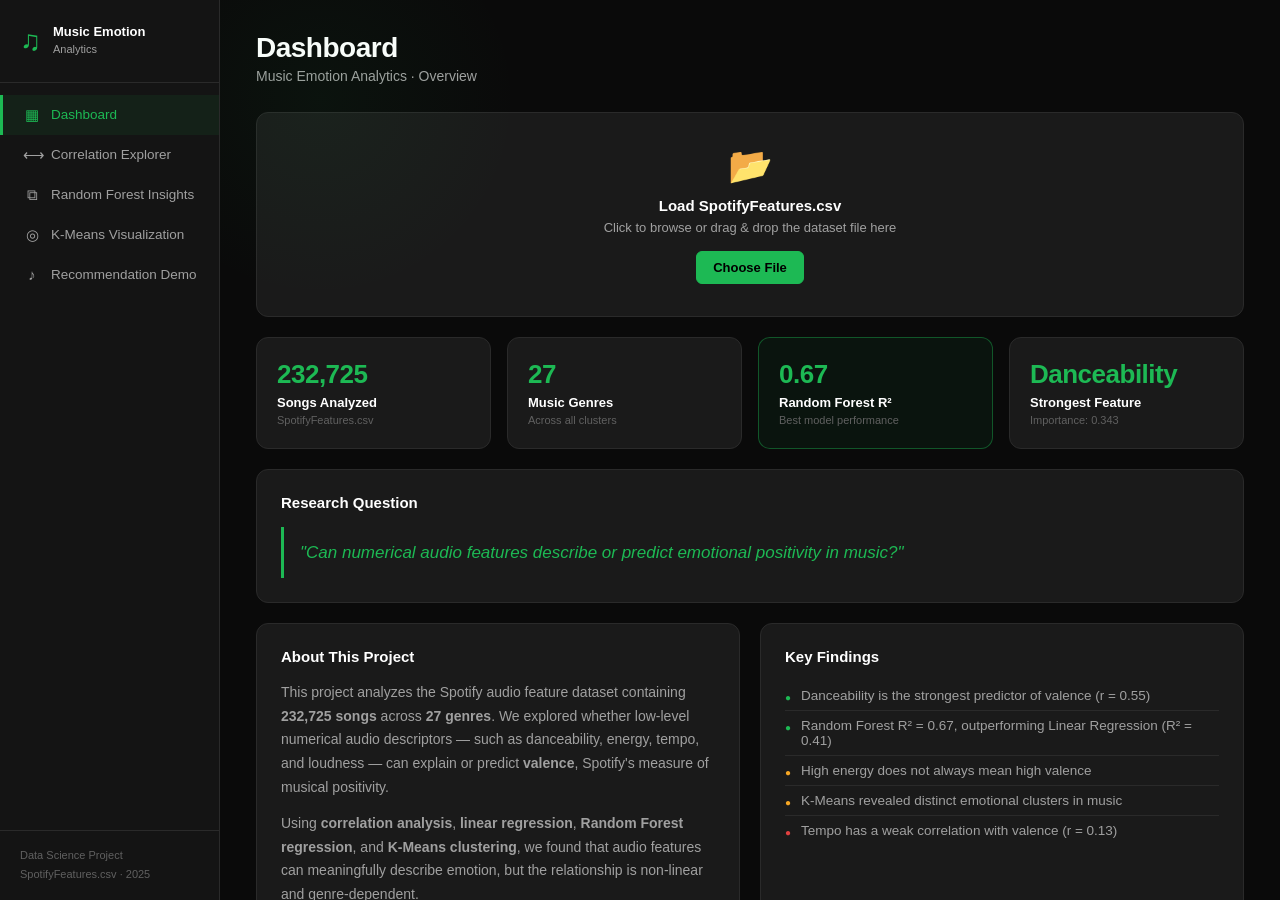
==== music-emotions-dashboard/index.html @ 42306b33 "Initialize" ====
<!DOCTYPE html>
<html lang="en">
<head>
  <meta charset="UTF-8" />
  <meta name="viewport" content="width=device-width, initial-scale=1.0" />
  <title>Music Emotion Analytics Dashboard</title>
  <link rel="stylesheet" href="style.css" />
</head>
<body>

  <!-- ══ SIDEBAR ══ -->
  <aside class="sidebar">
    <div class="sidebar-logo">
      <span class="logo-icon">♫</span>
      <span class="logo-text">Music Emotion<br><small>Analytics</small></span>
    </div>
    <nav class="sidebar-nav">
      <a href="#" class="nav-item active" data-page="dashboard">
        <span class="nav-icon">▦</span> Dashboard
      </a>
      <a href="#" class="nav-item" data-page="correlation">
        <span class="nav-icon">⟷</span> Correlation Explorer
      </a>
      <a href="#" class="nav-item" data-page="forest">
        <span class="nav-icon">⧉</span> Random Forest Insights
      </a>
      <a href="#" class="nav-item" data-page="kmeans">
        <span class="nav-icon">◎</span> K-Means Visualization
      </a>
      <a href="#" class="nav-item" data-page="recommendation">
        <span class="nav-icon">♪</span> Recommendation Demo
      </a>
    </nav>
    <div class="sidebar-footer">
      <p>Data Science Project</p>
      <p class="footer-sub">SpotifyFeatures.csv · 2025</p>
      <div class="dataset-badge" id="sidebar-dataset-badge" style="display:none">
        <span class="badge-dot"></span><span id="sidebar-badge-text">Dataset loaded</span>
      </div>
    </div>
  </aside>

  <!-- ══ MAIN CONTENT ══ -->
  <main class="main-content">

    <!-- ════════════════════════════════════
         PAGE: Dashboard
    ════════════════════════════════════ -->
    <section class="page active" id="page-dashboard">
      <div class="page-header">
        <h1>Dashboard</h1>
        <p class="page-subtitle">Music Emotion Analytics · Overview</p>
      </div>

      <!-- CSV Upload Card -->
      <div class="card upload-card" id="upload-card">
        <div class="upload-zone" id="upload-zone">
          <div class="upload-icon">📂</div>
          <div class="upload-title">Load SpotifyFeatures.csv</div>
          <div class="upload-sub">Click to browse or drag &amp; drop the dataset file here</div>
          <input type="file" id="csv-input" accept=".csv" style="display:none" />
          <button class="btn btn-primary" id="upload-btn">Choose File</button>
        </div>
        <div class="load-status" id="load-status" style="display:none">
          <div class="load-spinner"></div>
          <div class="load-msg" id="load-msg">Reading file…</div>
        </div>
        <div class="load-done" id="load-done" style="display:none">
          <span class="load-done-icon">✓</span>
          <span id="load-done-text">Dataset ready</span>
          <button class="btn btn-sm" id="btn-reload-csv">Load Different File</button>
        </div>
      </div>

      <!-- Metric Cards (IDs allow JS updates after CSV load) -->
      <div class="metric-grid" id="metric-grid">
        <div class="metric-card">
          <div class="metric-value" id="m-songs">232,725</div>
          <div class="metric-label">Songs Analyzed</div>
          <div class="metric-sub" id="m-songs-sub">SpotifyFeatures.csv</div>
        </div>
        <div class="metric-card">
          <div class="metric-value" id="m-genres">27</div>
          <div class="metric-label">Music Genres</div>
          <div class="metric-sub" id="m-genres-sub">Across all clusters</div>
        </div>
        <div class="metric-card highlight">
          <div class="metric-value">0.67</div>
          <div class="metric-label">Random Forest R²</div>
          <div class="metric-sub">Best model performance</div>
        </div>
        <div class="metric-card">
          <div class="metric-value">Danceability</div>
          <div class="metric-label">Strongest Feature</div>
          <div class="metric-sub">Importance: 0.343</div>
        </div>
      </div>

      <!-- Dynamic dataset stats — revealed after CSV load -->
      <div class="metric-grid three-col" id="dynamic-stats" style="display:none">
        <div class="metric-card">
          <div class="metric-value" id="m-avg-valence">—</div>
          <div class="metric-label">Avg Valence</div>
          <div class="metric-sub">From loaded dataset</div>
        </div>
        <div class="metric-card">
          <div class="metric-value" id="m-avg-energy">—</div>
          <div class="metric-label">Avg Energy</div>
          <div class="metric-sub">From loaded dataset</div>
        </div>
        <div class="metric-card">
          <div class="metric-value" id="m-avg-dance">—</div>
          <div class="metric-label">Avg Danceability</div>
          <div class="metric-sub">From loaded dataset</div>
        </div>
      </div>

      <div class="card">
        <h2 class="card-title">Research Question</h2>
        <p class="research-question">
          "Can numerical audio features describe or predict emotional positivity in music?"
        </p>
      </div>

      <div class="two-col">
        <div class="card">
          <h2 class="card-title">About This Project</h2>
          <p class="body-text">
            This project analyzes the Spotify audio feature dataset containing
            <strong>232,725 songs</strong> across <strong>27 genres</strong>.
            We explored whether low-level numerical audio descriptors — such as
            danceability, energy, tempo, and loudness — can explain or predict
            <strong>valence</strong>, Spotify's measure of musical positivity.
          </p>
          <p class="body-text" style="margin-top:12px">
            Using <strong>correlation analysis</strong>, <strong>linear regression</strong>,
            <strong>Random Forest regression</strong>, and <strong>K-Means clustering</strong>,
            we found that audio features can meaningfully describe emotion, but the
            relationship is non-linear and genre-dependent.
          </p>
        </div>

        <div class="card">
          <h2 class="card-title">Key Findings</h2>
          <ul class="findings-list">
            <li><span class="bullet green">●</span> Danceability is the strongest predictor of valence (r = 0.55)</li>
            <li><span class="bullet green">●</span> Random Forest R² = 0.67, outperforming Linear Regression (R² = 0.41)</li>
            <li><span class="bullet yellow">●</span> High energy does not always mean high valence</li>
            <li><span class="bullet yellow">●</span> K-Means revealed distinct emotional clusters in music</li>
            <li><span class="bullet red">●</span> Tempo has a weak correlation with valence (r = 0.13)</li>
          </ul>
        </div>
      </div>

      <!-- Genre Emotion Map — static cards replaced dynamically after CSV load -->
      <div class="card">
        <div class="card-title-row">
          <h2 class="card-title" style="margin-bottom:0">Genre Emotion Profiles</h2>
          <span class="data-source-tag" id="genre-map-source">Static preview</span>
        </div>
        <p class="body-text" style="margin:8px 0 16px">
          Average audio feature values per genre. Upload the dataset to see all 27 genres computed live.
        </p>
        <div class="genre-grid" id="genre-grid">
          <!-- Populated by JS (static fallback on load, live data after CSV) -->
        </div>
      </div>
    </section>

    <!-- ════════════════════════════════════
         PAGE: Correlation Explorer
    ════════════════════════════════════ -->
    <section class="page" id="page-correlation">
      <div class="page-header">
        <h1>Correlation Explorer</h1>
        <p class="page-subtitle">Pearson correlations between audio features and Valence</p>
      </div>

      <div class="two-col">
        <div class="card" style="flex:1.4">
          <div class="card-title-row">
            <h2 class="card-title" style="margin-bottom:0">Feature–Valence Correlations</h2>
            <span class="data-source-tag" id="corr-source-tag">Static values</span>
          </div>
          <p class="body-text" style="margin:10px 0 20px">
            Valence measures perceived emotional positivity (0 = negative, 1 = positive).
            Upload the dataset to compute correlations live from the sample.
          </p>
          <div class="corr-chart" id="corr-chart"></div>
          <div class="corr-legend">
            <span class="legend-dot positive"></span> Positive correlation
            <span class="legend-dot negative" style="margin-left:16px"></span> Negative correlation
          </div>
        </div>

        <div class="card" style="flex:0.8">
          <h2 class="card-title">Interpretation</h2>
          <div class="insight-box green">
            <div class="insight-title">Danceability (r ≈ 0.55)</div>
            <p>Strongest positive predictor. More danceable tracks tend to feel happier.</p>
          </div>
          <div class="insight-box yellow">
            <div class="insight-title">Energy (r ≈ 0.44)</div>
            <p>Moderate positive link, but many high-energy songs (e.g., metal, EDM) have low valence.</p>
          </div>
          <div class="insight-box gray">
            <div class="insight-title">Tempo (r ≈ 0.13)</div>
            <p>Weak correlation. Speed alone doesn't determine emotional tone.</p>
          </div>
          <div class="insight-box red">
            <div class="insight-title">Acousticness (r ≈ −0.33)</div>
            <p>Acoustic tracks tend to have lower valence — often tied to introspective genres.</p>
          </div>
          <div class="callout">
            <strong>Key Takeaway:</strong> Danceability showed a stronger relationship with Valence
            than Energy, challenging the assumption that "louder = happier".
          </div>
        </div>
      </div>

      <div class="card">
        <h2 class="card-title">Why Correlations Matter</h2>
        <p class="body-text">
          Correlation analysis was our first step in understanding which features are worth modeling.
          While correlation doesn't imply causation, features with higher |r| values are more likely
          to contribute to a predictive model. This guided feature selection for both Linear Regression
          and Random Forest models.
        </p>
      </div>
    </section>

    <!-- ════════════════════════════════════
         PAGE: Random Forest Insights
    ════════════════════════════════════ -->
    <section class="page" id="page-forest">
      <div class="page-header">
        <h1>Random Forest Insights</h1>
        <p class="page-subtitle">Model comparison and feature importance analysis</p>
      </div>

      <div class="metric-grid" style="grid-template-columns: repeat(2, 1fr); margin-bottom: 24px;">
        <div class="metric-card">
          <div class="metric-value" style="color: var(--text-muted)">0.41</div>
          <div class="metric-label">Linear Regression R²</div>
          <div class="metric-sub">Baseline model</div>
          <div class="model-bar-track"><div class="model-bar-fill" style="width:41%;background:var(--yellow)"></div></div>
        </div>
        <div class="metric-card highlight">
          <div class="metric-value">0.67</div>
          <div class="metric-label">Random Forest R²</div>
          <div class="metric-sub">Best model — 63% improvement</div>
          <div class="model-bar-track"><div class="model-bar-fill" style="width:67%;background:var(--green)"></div></div>
        </div>
      </div>

      <div class="two-col">
        <div class="card" style="flex:1.4">
          <h2 class="card-title">Feature Importance (Random Forest)</h2>
          <p class="body-text" style="margin-bottom:20px">
            Feature importance indicates how much each audio feature contributed to the model's predictions.
            Higher values mean the feature had more influence on predicting valence.
          </p>
          <div class="corr-chart" id="fi-chart"></div>
        </div>

        <div class="card" style="flex:0.8">
          <h2 class="card-title">Why Random Forest Wins</h2>
          <p class="body-text">
            Linear Regression assumes a straight-line relationship between features and valence.
            But emotional patterns in music are non-linear — a very danceable track might be joyful,
            but at extreme tempos it could feel frantic rather than happy.
          </p>
          <p class="body-text" style="margin-top:12px">
            <strong>Random Forest</strong> builds many decision trees and averages their predictions,
            capturing these complex, non-linear interactions automatically.
          </p>
          <div class="callout" style="margin-top:20px">
            <strong>R² explained:</strong> An R² of 0.67 means the model explains
            <strong>67% of the variance</strong> in valence — a strong result for
            emotional prediction from raw audio features alone.
          </div>
          <div class="vs-box">
            <div class="vs-item">
              <div class="vs-label">Linear Regression</div>
              <div class="vs-detail">R² = 0.41</div>
              <div class="vs-note">Assumes linearity</div>
            </div>
            <div class="vs-arrow">→</div>
            <div class="vs-item highlight-vs">
              <div class="vs-label">Random Forest</div>
              <div class="vs-detail">R² = 0.67</div>
              <div class="vs-note">Captures non-linearity</div>
            </div>
          </div>
        </div>
      </div>
    </section>

    <!-- ════════════════════════════════════
         PAGE: K-Means Visualization
    ════════════════════════════════════ -->
    <section class="page" id="page-kmeans">
      <div class="page-header">
        <h1>K-Means Visualization</h1>
        <p class="page-subtitle">Interactive clustering demo using Danceability &amp; Energy</p>
      </div>

      <div class="two-col">
        <div class="card" style="flex:1.5">
          <h2 class="card-title">Interactive K-Means Demo</h2>
          <div class="kmeans-controls">
            <div class="control-row">
              <label>Number of Clusters (K): <strong id="k-value">3</strong></label>
              <input type="range" id="k-slider" min="2" max="6" value="3" />
            </div>
            <div class="btn-row">
              <button class="btn" id="btn-regen">↺ Regenerate Points</button>
              <button class="btn" id="btn-step">→ Run Step</button>
              <button class="btn btn-primary" id="btn-run">▶ Run Full K-Means</button>
            </div>
          </div>
          <canvas id="kmeans-canvas" width="540" height="380"></canvas>
          <div class="kmeans-status" id="kmeans-status">Click "Run Full K-Means" to start clustering.</div>
        </div>

        <div class="card" style="flex:0.8">
          <h2 class="card-title">How K-Means Works</h2>
          <div class="steps-list">
            <div class="step"><span class="step-num">1</span><div><strong>Choose K</strong><p>Select the number of clusters (groups) you want.</p></div></div>
            <div class="step"><span class="step-num">2</span><div><strong>Place Centroids</strong><p>K random points are placed as initial cluster centers (★).</p></div></div>
            <div class="step"><span class="step-num">3</span><div><strong>Assign Points</strong><p>Each data point is assigned to its nearest centroid by distance.</p></div></div>
            <div class="step"><span class="step-num">4</span><div><strong>Update Centroids</strong><p>Each centroid moves to the mean position of its assigned points.</p></div></div>
            <div class="step"><span class="step-num">5</span><div><strong>Repeat</strong><p>Steps 3–4 repeat until centroids stop moving (convergence).</p></div></div>
          </div>
          <div class="callout" style="margin-top:16px">
            In our project, K-Means grouped songs into clusters like
            <em>"high energy, low valence"</em> and
            <em>"high danceability, high valence"</em> — revealing meaningful emotional segments.
          </div>
        </div>
      </div>
    </section>

    <!-- ════════════════════════════════════
         PAGE: Recommendation Demo
    ════════════════════════════════════ -->
    <section class="page" id="page-recommendation">
      <div class="page-header">
        <h1>Recommendation Demo</h1>
        <p class="page-subtitle">Personalized mood-based song discovery using audio feature similarity</p>
      </div>

      <!-- Dataset notice banner -->
      <div class="reco-notice" id="reco-notice">
        <span class="notice-icon">ℹ</span>
        <span>No dataset loaded — showing curated mock results.
          <a href="#" id="reco-go-upload">Go to Dashboard to upload SpotifyFeatures.csv</a>
          for live recommendations from 232,725 songs.</span>
      </div>

      <!-- ── Wizard Card ── -->
      <div class="card reco-wizard">
        <h2 class="card-title">Build Your Recommendation Profile</h2>

        <!-- Step 1: Mood -->
        <div class="wizard-step">
          <div class="step-header">
            <span class="step-num">1</span>
            <span class="step-title">Current Mood</span>
          </div>
          <div class="mood-grid" id="mood-select">
            <button class="mood-btn active" data-mood="happy">😊 Happy</button>
            <button class="mood-btn" data-mood="relaxed">😌 Relaxed</button>
            <button class="mood-btn" data-mood="energetic">⚡ Energetic</button>
            <button class="mood-btn" data-mood="dark">🌑 Dark / Intense</button>
            <button class="mood-btn" data-mood="dance">🎉 Dance</button>
            <button class="mood-btn" data-mood="melancholic">💙 Melancholic</button>
            <button class="mood-btn" data-mood="focus">🎯 Focus</button>
          </div>
        </div>

        <!-- Step 2: Energy level -->
        <div class="wizard-step">
          <div class="step-header">
            <span class="step-num">2</span>
            <span class="step-title">Desired Energy Level</span>
          </div>
          <div class="level-grid" id="energy-select">
            <button class="level-btn" data-level="low">🔅 Low</button>
            <button class="level-btn active" data-level="medium">⚡ Medium</button>
            <button class="level-btn" data-level="high">🔥 High</button>
          </div>
        </div>

        <!-- Step 3: Danceability -->
        <div class="wizard-step">
          <div class="step-header">
            <span class="step-num">3</span>
            <span class="step-title">Desired Danceability</span>
          </div>
          <div class="level-grid" id="dance-select">
            <button class="level-btn" data-level="low">🪑 Low</button>
            <button class="level-btn active" data-level="medium">🕺 Medium</button>
            <button class="level-btn" data-level="high">💃 High</button>
          </div>
        </div>

        <!-- Step 4: Genre (populated from dataset) -->
        <div class="wizard-step">
          <div class="step-header">
            <span class="step-num">4</span>
            <span class="step-title">Genre Preference <span class="optional-tag">Optional</span></span>
          </div>
          <select id="genre-select" class="genre-dropdown">
            <option value="">Any genre</option>
          </select>
        </div>

        <!-- Step 5: Seed song search -->
        <div class="wizard-step">
          <div class="step-header">
            <span class="step-num">5</span>
            <span class="step-title">Seed Song <span class="optional-tag">Optional</span></span>
          </div>
          <p class="step-desc" id="seed-hint">
            Type a track name from the loaded dataset. Recommendations will blend toward that song's profile.
          </p>
          <div class="seed-search-wrap">
            <input type="text" id="seed-input" class="seed-input" placeholder="Search by track name…" autocomplete="off" />
            <div class="autocomplete-list" id="autocomplete-list" style="display:none"></div>
          </div>
          <div class="seed-chip" id="seed-chip" style="display:none">
            <span class="seed-chip-label" id="seed-chip-label"></span>
            <button class="seed-chip-remove" id="seed-chip-remove">✕</button>
          </div>
        </div>

        <!-- Target profile preview -->
        <div class="wizard-step target-preview-step">
          <div class="step-header" style="margin-bottom:10px">
            <span class="step-num" style="background:var(--border);color:var(--text-muted)">⦿</span>
            <span class="step-title">Target Profile</span>
          </div>
          <div class="feature-profile" id="target-profile-preview"></div>
        </div>

        <button class="btn btn-primary btn-find" id="btn-find">♪ Find Recommendations</button>
      </div>

      <!-- ── Results Area ── -->
      <div id="reco-results-area" style="display:none">
        <div class="results-header">
          <h2 class="results-title">Top 10 Recommendations</h2>
          <p class="page-subtitle" id="reco-result-subtitle"></p>
        </div>
        <div class="reco-grid" id="reco-grid"></div>
      </div>

      <!-- ── Spotify Explanation Panel ── -->
      <div class="card spotify-explainer">
        <h2 class="card-title">How This Compares to Real Spotify</h2>
        <div class="two-col" style="margin-bottom:0">
          <div>
            <div class="explainer-badge prototype">This Prototype</div>
            <ul class="explainer-list">
              <li>Uses audio features only (valence, energy, danceability, tempo, acousticness, speechiness)</li>
              <li>Weighted Euclidean distance similarity scoring</li>
              <li>Mood → target audio profile mapping</li>
              <li>Optional genre filter and seed song blending</li>
              <li>No personalization — same query = same results</li>
            </ul>
          </div>
          <div>
            <div class="explainer-badge spotify">Real Spotify</div>
            <ul class="explainer-list">
              <li>Collaborative filtering using millions of user playlists</li>
              <li>Listening history: plays, skips, repeat counts, saves</li>
              <li>Natural language processing on song lyrics and reviews</li>
              <li>Session context and time-of-day awareness</li>
              <li>Deep learning embeddings of audio waveforms</li>
            </ul>
          </div>
        </div>
        <div class="callout" style="margin-top:16px">
          This is an <strong>educational prototype</strong> demonstrating that even simple
          audio feature distance scoring can surface musically coherent recommendations —
          the same core insight that motivates content-based filtering in production systems.
        </div>
      </div>

      <!-- Disclaimer -->
      <div class="card">
        <div class="disclaimer">
          <span class="disclaimer-icon">ℹ</span>
          <p>
            <strong>Prototype Note:</strong> Recommendations are computed using a weighted distance
            formula over audio features from SpotifyFeatures.csv. Results are for educational
            demonstration only and do not represent a live Spotify recommendation system.
          </p>
        </div>
      </div>
    </section>

  </main>

  <script src="script.js"></script>
</body>
</html>
---- music-emotions-dashboard/style.css ----
/* ══════════════════════════════════════════
   VARIABLES
══════════════════════════════════════════ */
:root {
  --green: #1db954;
  --green-dark: #17a349;
  --bg: #0a0a0a;
  --surface: #141414;
  --card: #1a1a1a;
  --card-hover: #222;
  --border: #2a2a2a;
  --text: #ffffff;
  --text-muted: #a0a0a0;
  --text-dim: #606060;
  --yellow: #f5a623;
  --red: #e04040;
  --blue: #4a90d9;
  --purple: #9b59b6;
  --sidebar-w: 220px;
}

/* ══════════════════════════════════════════
   RESET
══════════════════════════════════════════ */
*, *::before, *::after { box-sizing: border-box; margin: 0; padding: 0; }
html, body { height: 100%; }
body {
  font-family: -apple-system, BlinkMacSystemFont, 'Segoe UI', Roboto, sans-serif;
  background: var(--bg);
  color: var(--text);
  display: flex;
  overflow: hidden;
}

/* ══════════════════════════════════════════
   SIDEBAR
══════════════════════════════════════════ */
.sidebar {
  width: var(--sidebar-w);
  min-width: var(--sidebar-w);
  height: 100vh;
  background: var(--surface);
  border-right: 1px solid var(--border);
  display: flex;
  flex-direction: column;
  overflow: hidden;
}
.sidebar-logo {
  display: flex;
  align-items: center;
  gap: 12px;
  padding: 24px 20px;
  border-bottom: 1px solid var(--border);
}
.logo-icon { font-size: 28px; color: var(--green); line-height: 1; }
.logo-text { font-size: 13px; font-weight: 700; line-height: 1.3; }
.logo-text small { font-weight: 400; color: var(--text-muted); font-size: 11px; }

.sidebar-nav { flex: 1; padding: 12px 0; overflow-y: auto; }
.nav-item {
  display: flex;
  align-items: center;
  gap: 10px;
  padding: 11px 20px;
  color: var(--text-muted);
  text-decoration: none;
  font-size: 13.5px;
  font-weight: 500;
  transition: color 0.15s, background 0.15s;
  border-left: 3px solid transparent;
  transition: all 0.3s cubic-bezier(0.4, 0, 0.2, 1);
}
.nav-item:hover { color: var(--text); background: rgba(255,255,255,0.04); }
.nav-item.active { color: var(--green); background: rgba(29,185,84,0.08); border-left-color: var(--green); }
.nav-icon { font-size: 15px; width: 18px; text-align: center; }

.sidebar-footer {
  padding: 16px 20px;
  border-top: 1px solid var(--border);
  font-size: 11px;
  color: var(--text-dim);
  line-height: 1.6;
}
.footer-sub { color: var(--text-dim); margin-top: 2px; }

/* Dataset loaded badge in sidebar */
.dataset-badge {
  display: flex;
  align-items: center;
  gap: 6px;
  margin-top: 8px;
  font-size: 11px;
  color: var(--green);
  font-weight: 600;
}
.badge-dot {
  width: 7px;
  height: 7px;
  border-radius: 50%;
  background: var(--green);
  flex-shrink: 0;
  box-shadow: 0 0 6px var(--green);
}

/* ══════════════════════════════════════════
   MAIN CONTENT
══════════════════════════════════════════ */
.main-content {
  flex: 1;
  height: 100vh;
  overflow-y: auto;
  padding: 32px 36px;
  position: relative;
}
.main-content::before {
  content: '';
  position: absolute;
  top: -100px;
  left: -100px;
  width: 400px;
  height: 400px;
  background: radial-gradient(circle, rgba(29, 185, 84, 0.05) 0%, transparent 70%);
  z-index: 0;
  pointer-events: none; 
}

/* ══════════════════════════════════════════
   PAGES
══════════════════════════════════════════ */
.page { display: none; }
.page.active { display: block; }
.page-header { margin-bottom: 28px; }
.page-header h1 { font-size: 28px; font-weight: 700; letter-spacing: -0.5px; }
.page-subtitle { color: var(--text-muted); font-size: 14px; margin-top: 4px; }

/* ══════════════════════════════════════════
   CARDS
══════════════════════════════════════════ */
.card {
  background: var(--card);
  border: 1px solid var(--border);
  border-radius: 12px;
  padding: 24px;
  margin-bottom: 20px;
}
.card-title { font-size: 15px; font-weight: 600; color: var(--text); margin-bottom: 16px; }
.card-title-row {
  display: flex;
  align-items: center;
  justify-content: space-between;
  margin-bottom: 4px;
}
.body-text { font-size: 14px; color: var(--text-muted); line-height: 1.7; }

/* Data source tag (live vs static) */
.data-source-tag {
  font-size: 11px;
  padding: 2px 8px;
  border-radius: 10px;
  background: rgba(255,255,255,0.05);
  border: 1px solid var(--border);
  color: var(--text-dim);
  white-space: nowrap;
}
.data-source-tag.live {
  background: rgba(29,185,84,0.1);
  border-color: rgba(29,185,84,0.3);
  color: var(--green);
}

/* ══════════════════════════════════════════
   METRIC GRID
══════════════════════════════════════════ */
.metric-grid {
  display: grid;
  grid-template-columns: repeat(4, 1fr);
  gap: 16px;
  margin-bottom: 20px;
}
.metric-grid.three-col { grid-template-columns: repeat(3, 1fr); }

.metric-card {
  background: var(--card);
  border: 1px solid var(--border);
  border-radius: 12px;
  padding: 22px 20px;
  transition: border-color 0.2s;
}
.metric-card:hover { border-color: #3a3a3a; }
.metric-card.highlight {
  border-color: rgba(29,185,84,0.4);
  background: rgba(29,185,84,0.06);
}
.metric-value { font-size: 26px; font-weight: 800; color: var(--green); letter-spacing: -0.5px; line-height: 1.1; }
.metric-label { font-size: 13px; font-weight: 600; color: var(--text); margin-top: 6px; }
.metric-sub { font-size: 11px; color: var(--text-dim); margin-top: 4px; }
.model-bar-track { height: 4px; background: var(--border); border-radius: 2px; margin-top: 12px; overflow: hidden; }
.model-bar-fill { height: 100%; border-radius: 2px; transition: width 0.6s ease; }

/* ══════════════════════════════════════════
   LAYOUT HELPERS
══════════════════════════════════════════ */
.two-col { display: flex; gap: 20px; margin-bottom: 20px; }
.two-col .card { margin-bottom: 0; flex: 1; }

/* ══════════════════════════════════════════
   RESEARCH QUESTION / FINDINGS
══════════════════════════════════════════ */
.research-question {
  font-size: 17px;
  font-style: italic;
  color: var(--green);
  line-height: 1.6;
  border-left: 3px solid var(--green);
  padding: 12px 16px;
}
.findings-list { list-style: none; }
.findings-list li {
  display: flex;
  align-items: flex-start;
  gap: 10px;
  font-size: 13.5px;
  color: var(--text-muted);
  padding: 7px 0;
  border-bottom: 1px solid var(--border);
}
.findings-list li:last-child { border-bottom: none; }
.bullet { font-size: 10px; margin-top: 4px; flex-shrink: 0; }
.bullet.green { color: var(--green); }
.bullet.yellow { color: var(--yellow); }
.bullet.red { color: var(--red); }

/* ══════════════════════════════════════════
   CSV UPLOAD CARD
══════════════════════════════════════════ */
.upload-card {
  padding: 0;
  overflow: hidden;
  margin-bottom: 20px;
}
.upload-zone {
  padding: 32px;
  text-align: center;
  cursor: pointer;
  transition: background 0.15s;
  position: relative;
}
.upload-zone:hover { background: rgba(29,185,84,0.04); }
.upload-zone.drag-over { background: rgba(29,185,84,0.1); border-color: var(--green); }
.upload-icon { font-size: 36px; margin-bottom: 10px; }
.upload-title { font-size: 15px; font-weight: 600; color: var(--text); margin-bottom: 6px; }
.upload-sub { font-size: 13px; color: var(--text-muted); margin-bottom: 16px; }

/* Loading state */
.load-status {
  padding: 28px 32px;
  display: flex;
  align-items: center;
  gap: 16px;
}
.load-spinner {
  width: 22px;
  height: 22px;
  border: 3px solid var(--border);
  border-top-color: var(--green);
  border-radius: 50%;
  animation: spin 0.7s linear infinite;
  flex-shrink: 0;
}
@keyframes spin { to { transform: rotate(360deg); } }
.load-msg { font-size: 14px; color: var(--text-muted); }

/* Done state */
.load-done {
  padding: 20px 32px;
  display: flex;
  align-items: center;
  gap: 14px;
}
.load-done-icon {
  width: 28px;
  height: 28px;
  border-radius: 50%;
  background: var(--green);
  color: #000;
  font-size: 14px;
  font-weight: 800;
  display: flex;
  align-items: center;
  justify-content: center;
  flex-shrink: 0;
}
#load-done-text { font-size: 14px; color: var(--text); font-weight: 500; flex: 1; }
.btn-sm {
  padding: 5px 12px;
  font-size: 12px;
  border-radius: 5px;
  border: 1px solid var(--border);
  background: var(--surface);
  color: var(--text-muted);
  cursor: pointer;
  font-family: inherit;
  transition: all 0.15s;
}
.btn-sm:hover { border-color: #444; color: var(--text); }

/* ══════════════════════════════════════════
   GENRE CARDS (dashboard)
══════════════════════════════════════════ */
.genre-grid {
  display: grid;
  grid-template-columns: repeat(4, 1fr);
  gap: 14px;
  max-height: 440px;
  overflow-y: auto;
}
/* More columns when dataset loaded (via JS class) */
.genre-grid.many-genres {
  grid-template-columns: repeat(5, 1fr);
  max-height: 500px;
}
.genre-card {
  background: var(--surface);
  border: 1px solid var(--border);
  border-radius: 8px;
  padding: 14px;
  transition: border-color 0.2s;
}
.genre-card:hover { border-color: rgba(29,185,84,0.3); }
.genre-name { font-size: 12px; font-weight: 700; color: var(--text); margin-bottom: 10px; white-space: nowrap; overflow: hidden; text-overflow: ellipsis; }
.genre-bars { display: flex; flex-direction: column; gap: 7px; }
.genre-bar-row {
  display: flex;
  align-items: center;
  gap: 6px;
  font-size: 10px;
  color: var(--text-muted);
}
.genre-bar-row > span:first-child { width: 62px; flex-shrink: 0; }
.genre-bar-row > span:last-child { width: 24px; flex-shrink: 0; text-align: right; font-size: 9px; }
.bar-track { flex: 1; height: 5px; background: var(--border); border-radius: 3px; overflow: hidden; }
.bar-fill { height: 100%; border-radius: 3px; transition: width 0.5s ease; }

/* ══════════════════════════════════════════
   CORRELATION CHART
══════════════════════════════════════════ */
.corr-chart { display: flex; flex-direction: column; gap: 14px; }
.corr-row { display: flex; flex-direction: column; gap: 5px; }
.corr-label { display: flex; justify-content: space-between; font-size: 13px; color: var(--text-muted); }
.corr-label span:last-child { font-weight: 700; color: var(--text); }
.corr-track { position: relative; height: 10px; background: var(--border); border-radius: 5px; overflow: visible; }
.corr-fill { position: absolute; top: 0; height: 10px; border-radius: 5px; transition: width 0.6s ease; }
.corr-fill.pos { background: var(--green); left: 50%; }
.corr-fill.neg { background: var(--red); right: 50%; }
.corr-zero { position: absolute; left: 50%; top: -3px; width: 2px; height: 16px; background: var(--text-dim); transform: translateX(-50%); }
.corr-legend { display: flex; align-items: center; gap: 6px; margin-top: 14px; font-size: 12px; color: var(--text-muted); }
.legend-dot { width: 10px; height: 10px; border-radius: 50%; display: inline-block; }
.legend-dot.positive { background: var(--green); }
.legend-dot.negative { background: var(--red); }

/* ══════════════════════════════════════════
   INSIGHT BOXES & CALLOUT
══════════════════════════════════════════ */
.insight-box { border-radius: 8px; padding: 12px 14px; margin-bottom: 10px; border-left: 3px solid; }
.insight-box .insight-title { font-size: 13px; font-weight: 700; margin-bottom: 4px; }
.insight-box p { font-size: 12.5px; color: var(--text-muted); line-height: 1.5; }
.insight-box.green { background: rgba(29,185,84,0.08); border-color: var(--green); }
.insight-box.green .insight-title { color: var(--green); }
.insight-box.yellow { background: rgba(245,166,35,0.08); border-color: var(--yellow); }
.insight-box.yellow .insight-title { color: var(--yellow); }
.insight-box.gray { background: rgba(255,255,255,0.04); border-color: var(--text-dim); }
.insight-box.gray .insight-title { color: var(--text-muted); }
.insight-box.red { background: rgba(224,64,64,0.08); border-color: var(--red); }
.insight-box.red .insight-title { color: var(--red); }

.callout {
  background: rgba(29,185,84,0.07);
  border: 1px solid rgba(29,185,84,0.25);
  border-radius: 8px;
  padding: 12px 14px;
  font-size: 13px;
  color: var(--text-muted);
  line-height: 1.6;
  margin-top: 12px;
}
.callout strong { color: var(--green); }

/* ══════════════════════════════════════════
   VS BOX (Random Forest page)
══════════════════════════════════════════ */
.vs-box { display: flex; align-items: center; gap: 12px; margin-top: 16px; }
.vs-item { flex: 1; background: var(--surface); border: 1px solid var(--border); border-radius: 8px; padding: 14px; text-align: center; }
.vs-item.highlight-vs { border-color: rgba(29,185,84,0.4); background: rgba(29,185,84,0.06); }
.vs-label { font-size: 12px; font-weight: 600; color: var(--text); }
.vs-detail { font-size: 22px; font-weight: 800; color: var(--green); margin: 6px 0; }
.vs-note { font-size: 11px; color: var(--text-dim); }
.vs-arrow { font-size: 20px; color: var(--text-dim); }

/* ══════════════════════════════════════════
   K-MEANS
══════════════════════════════════════════ */
.kmeans-controls { margin-bottom: 16px; }
.control-row { display: flex; align-items: center; gap: 16px; margin-bottom: 12px; font-size: 13px; color: var(--text-muted); }
.control-row label { min-width: 180px; }
.control-row input[type=range] { flex: 1; accent-color: var(--green); cursor: pointer; }
.btn-row { display: flex; gap: 10px; flex-wrap: wrap; }
.btn {
  padding: 8px 16px;
  border-radius: 6px;
  border: 1px solid var(--border);
  background: var(--surface);
  color: var(--text-muted);
  font-size: 13px;
  cursor: pointer;
  transition: all 0.15s;
  font-family: inherit;
}
.btn:hover { border-color: #444; color: var(--text); background: var(--card-hover); }
.btn.btn-primary { background: var(--green); color: #000; border-color: var(--green); font-weight: 700; }
.btn.btn-primary:hover { background: var(--green-dark); border-color: var(--green-dark); }
#kmeans-canvas { display: block; width: 100%; max-width: 540px; border-radius: 8px; border: 1px solid var(--border); background: #0d0d0d; }
.kmeans-status { margin-top: 10px; font-size: 12px; color: var(--text-dim); min-height: 18px; }

/* Steps list (K-Means explanation) */
.steps-list { display: flex; flex-direction: column; }
.step { display: flex; gap: 12px; padding: 10px 0; border-bottom: 1px solid var(--border); }
.step:last-child { border-bottom: none; }
.step-num {
  width: 24px; height: 24px; border-radius: 50%;
  background: var(--green); color: #000;
  font-size: 11px; font-weight: 800;
  display: flex; align-items: center; justify-content: center;
  flex-shrink: 0; margin-top: 1px;
}
.step strong { font-size: 13px; color: var(--text); display: block; margin-bottom: 3px; }
.step p { font-size: 12.5px; color: var(--text-muted); line-height: 1.5; }

/* ══════════════════════════════════════════
   RECOMMENDATION PAGE
══════════════════════════════════════════ */

/* Notice banner */
.reco-notice {
  display: flex;
  align-items: flex-start;
  gap: 10px;
  background: rgba(245,166,35,0.08);
  border: 1px solid rgba(245,166,35,0.25);
  border-radius: 8px;
  padding: 12px 16px;
  font-size: 13px;
  color: var(--text-muted);
  margin-bottom: 20px;
  line-height: 1.6;
}
.reco-notice.hidden { display: none; }
.notice-icon { color: var(--yellow); flex-shrink: 0; font-size: 15px; }
.reco-notice a { color: var(--green); text-decoration: underline; cursor: pointer; }

/* Wizard card */
.reco-wizard { padding: 28px; }
.wizard-step { margin-bottom: 24px; padding-bottom: 24px; border-bottom: 1px solid var(--border); }
.wizard-step:last-child { border-bottom: none; margin-bottom: 0; padding-bottom: 0; }

.step-header {
  display: flex;
  align-items: center;
  gap: 10px;
  margin-bottom: 14px;
}
.step-header .step-num {
  width: 26px; height: 26px;
  background: var(--green); color: #000;
  font-size: 12px; font-weight: 800;
  border-radius: 50%;
  display: flex; align-items: center; justify-content: center;
  flex-shrink: 0;
}
.step-title { font-size: 14px; font-weight: 600; color: var(--text); }
.optional-tag {
  font-size: 10px;
  padding: 2px 7px;
  border-radius: 8px;
  background: rgba(255,255,255,0.06);
  border: 1px solid var(--border);
  color: var(--text-dim);
  margin-left: 6px;
  font-weight: 400;
}
.step-desc { font-size: 12.5px; color: var(--text-dim); margin-bottom: 10px; line-height: 1.5; }

/* Mood buttons */
.mood-grid { display: flex; gap: 8px; flex-wrap: wrap; }
.mood-btn {
  padding: 8px 16px;
  border-radius: 20px;
  border: 1px solid var(--border);
  background: var(--surface);
  color: var(--text-muted);
  font-size: 13px;
  cursor: pointer;
  transition: all 0.15s;
  font-family: inherit;
}
.mood-btn:hover { border-color: var(--green); color: var(--text); }
.mood-btn.active { background: var(--green); border-color: var(--green); color: #000; font-weight: 700; }

/* Level buttons (energy/dance) */
.level-grid { display: flex; gap: 10px; }
.level-btn {
  flex: 1;
  padding: 10px;
  border-radius: 8px;
  border: 1px solid var(--border);
  background: var(--surface);
  color: var(--text-muted);
  font-size: 13px;
  cursor: pointer;
  transition: all 0.15s;
  font-family: inherit;
  text-align: center;
}
.level-btn:hover { border-color: #444; color: var(--text); }
.level-btn.active { border-color: var(--green); color: var(--green); background: rgba(29,185,84,0.08); font-weight: 600; }

/* Genre dropdown */
.genre-dropdown {
  width: 100%;
  max-width: 320px;
  padding: 10px 14px;
  border-radius: 8px;
  border: 1px solid var(--border);
  background: var(--surface);
  color: var(--text);
  font-size: 13px;
  font-family: inherit;
  cursor: pointer;
  appearance: none;
  background-image: url("data:image/svg+xml,%3Csvg xmlns='http://www.w3.org/2000/svg' width='12' height='8' viewBox='0 0 12 8'%3E%3Cpath d='M1 1l5 5 5-5' stroke='%23606060' stroke-width='1.5' fill='none' stroke-linecap='round'/%3E%3C/svg%3E");
  background-repeat: no-repeat;
  background-position: right 14px center;
  padding-right: 36px;
}
.genre-dropdown:focus { outline: none; border-color: var(--green); }
.genre-dropdown option { background: var(--surface); }

/* Seed song search */
.seed-search-wrap { position: relative; max-width: 420px; }
.seed-input {
  width: 100%;
  padding: 10px 14px;
  border-radius: 8px;
  border: 1px solid var(--border);
  background: var(--surface);
  color: var(--text);
  font-size: 13px;
  font-family: inherit;
  transition: border-color 0.15s;
}
.seed-input:focus { outline: none; border-color: var(--green); }
.seed-input::placeholder { color: var(--text-dim); }

/* Autocomplete dropdown */
.autocomplete-list {
  position: absolute;
  top: 100%;
  left: 0;
  right: 0;
  background: #222;
  border: 1px solid var(--border);
  border-top: none;
  border-radius: 0 0 8px 8px;
  z-index: 100;
  max-height: 220px;
  overflow-y: auto;
}
.autocomplete-item {
  padding: 10px 14px;
  font-size: 13px;
  color: var(--text-muted);
  cursor: pointer;
  border-bottom: 1px solid var(--border);
  transition: background 0.1s;
}
.autocomplete-item:last-child { border-bottom: none; }
.autocomplete-item:hover, .autocomplete-item.focused { background: rgba(29,185,84,0.1); color: var(--text); }
.autocomplete-item strong { color: var(--text); }
.autocomplete-item small { color: var(--text-dim); display: block; font-size: 11px; margin-top: 1px; }

/* Selected seed chip */
.seed-chip {
  display: inline-flex;
  align-items: center;
  gap: 8px;
  margin-top: 10px;
  padding: 6px 12px;
  border-radius: 16px;
  background: rgba(29,185,84,0.12);
  border: 1px solid rgba(29,185,84,0.3);
  font-size: 13px;
  color: var(--green);
}
.seed-chip-remove {
  background: none;
  border: none;
  color: var(--green);
  cursor: pointer;
  font-size: 12px;
  padding: 0;
  line-height: 1;
  opacity: 0.7;
}
.seed-chip-remove:hover { opacity: 1; }

/* Target profile preview */
.target-preview-step { background: rgba(255,255,255,0.02); border-radius: 8px; padding: 16px; margin-bottom: 20px; }
.feature-profile { display: flex; gap: 16px; flex-wrap: wrap; }
.fp-item { display: flex; flex-direction: column; gap: 4px; align-items: center; min-width: 70px; }
.fp-label { font-size: 10px; color: var(--text-dim); text-transform: uppercase; letter-spacing: 0.5px; }
.fp-bar-wrap { width: 56px; height: 6px; background: var(--border); border-radius: 3px; overflow: hidden; }
.fp-bar { height: 100%; border-radius: 3px; background: var(--green); transition: width 0.4s; }
.fp-val { font-size: 12px; font-weight: 700; color: var(--text); }

/* Find button */
.btn-find {
  width: 100%;
  padding: 14px;
  font-size: 15px;
  border-radius: 8px;
  letter-spacing: 0.2px;
  margin-top: 8px;
}

/* Results area */
.results-header { margin: 24px 0 16px; }
.results-title { font-size: 18px; font-weight: 700; }

/* Recommendation cards grid */
.reco-grid {
  display: grid;
  /* Sabit 'repeat(3, 1fr)' yerine ekran daralınca alta kayabilen responsive esnek ızgara yapıldı */
  grid-template-columns: repeat(auto-fit, minmax(280px, 1fr));
  gap: 14px;
  margin-bottom: 20px;
}
.reco-card {
  background: var(--card);
  border: 1px solid var(--border);
  border-radius: 10px;
  padding: 16px;
  transition: border-color 0.2s, transform 0.15s;
  overflow: hidden; /* Kart içeriklerinin taşmasını engeller */
}
.reco-card:hover {
  border-color: var(--green);
  transform: translateY(-5px);
  box-shadow: 0 8px 24px rgba(29, 185, 84, 0.15); 
}

.reco-rank {
  font-size: 10px;
  font-weight: 700;
  color: var(--text-dim);
  text-transform: uppercase;
  letter-spacing: 0.5px;
  margin-bottom: 6px;
}
.reco-track {
  font-size: 13.5px;
  font-weight: 700;
  color: var(--text);
  margin-bottom: 3px;
  white-space: nowrap;
  overflow: hidden;
  text-overflow: ellipsis;
}
.reco-artist { font-size: 12px; color: var(--text-muted); margin-bottom: 8px; white-space: nowrap; overflow: hidden; text-overflow: ellipsis; }
.reco-genre {
  display: inline-block;
  background: rgba(29,185,84,0.1);
  color: var(--green);
  border: 1px solid rgba(29,185,84,0.2);
  border-radius: 10px;
  padding: 2px 9px;
  font-size: 10px;
  font-weight: 600;
  margin-bottom: 10px;
}

/* Score badge */
.reco-score {
  display: flex;
  align-items: center;
  gap: 6px;
  margin-bottom: 10px;
  width: 100%; /* Satırı kartın içine sabitler */
}
.score-bar-wrap {
  flex: 1; /* Barın kalan boşluğa yayılmasını sağlar */
  height: 5px;
  background: var(--border);
  border-radius: 3px;
  overflow: hidden;
}
.score-bar-fill {
  height: 100%;
  border-radius: 3px;
  background: linear-gradient(90deg, #1db954, #1ed760);
  box-shadow: 0 0 8px rgba(29, 185, 84, 0.5); /* Çubuğa hafif neon ışıma verir */
}
.score-val {
  font-size: 11px;
  font-weight: 700;
  color: var(--green);
  width: 36px;
  text-align: right;
  flex-shrink: 0; /* Sayının çubuğun altına kaymasını veya sıkışmasını önler */
}
.score-label {
  font-size: 10px;
  color: var(--text-dim);
  width: 44px;
  flex-shrink: 0; /* 'Match' yazısının büzülmesini engeller */
}

.reco-stats { display: flex; flex-direction: column; gap: 6px; margin-bottom: 10px; }
.reco-stat-row {
  display: flex;
  align-items: center;
  gap: 7px;
  font-size: 11px;
  width: 100%; /* Satırı kart sınırları içerisine hapseder */
}
.reco-stat-label {
  width: 74px;
  color: var(--text-dim);
  flex-shrink: 0; /* 'Valence', 'Energy' gibi metinlerin ezilmesini engeller */
}
.reco-stat-bar {
  flex: 1; /* Çubuğun etiket ile değer arasında dinamik uzamasını sağlar */
  height: 4px;
  background: var(--border);
  border-radius: 2px;
  overflow: hidden;
}
.reco-stat-fill { height: 100%; border-radius: 2px; }
.reco-stat-val {
  width: 32px;
  text-align: right;
  color: var(--text-muted);
  font-weight: 600;
  font-size: 11px;
  flex-shrink: 0; /* Sağdaki BPM veya sayısal verilerin taşmasını/büzülmesini önler */
}

/* Reason text */
.reco-reason {
  font-size: 11px;
  color: var(--text-dim);
  line-height: 1.5;
  padding-top: 8px;
  border-top: 1px solid var(--border);
  font-style: italic;
}

/* ══════════════════════════════════════════
   SPOTIFY EXPLAINER
══════════════════════════════════════════ */
.spotify-explainer { margin-bottom: 20px; }
.explainer-badge {
  display: inline-block;
  padding: 4px 12px;
  border-radius: 12px;
  font-size: 11px;
  font-weight: 700;
  letter-spacing: 0.5px;
  text-transform: uppercase;
  margin-bottom: 12px;
}
.explainer-badge.prototype { background: rgba(74,144,217,0.15); color: var(--blue); border: 1px solid rgba(74,144,217,0.3); }
.explainer-badge.spotify { background: rgba(29,185,84,0.15); color: var(--green); border: 1px solid rgba(29,185,84,0.3); }
.explainer-list { list-style: none; display: flex; flex-direction: column; gap: 7px; }
.explainer-list li {
  font-size: 13px;
  color: var(--text-muted);
  padding-left: 14px;
  position: relative;
  line-height: 1.5;
}
.explainer-list li::before { content: '—'; position: absolute; left: 0; color: var(--text-dim); }

/* ══════════════════════════════════════════
   DISCLAIMER
══════════════════════════════════════════ */
.disclaimer { display: flex; gap: 14px; align-items: flex-start; }
.disclaimer-icon { font-size: 18px; color: var(--yellow); flex-shrink: 0; margin-top: 2px; }
.disclaimer p { font-size: 13px; color: var(--text-muted); line-height: 1.6; }

/* ══════════════════════════════════════════
   SCROLLBAR
══════════════════════════════════════════ */
::-webkit-scrollbar { width: 6px; }
::-webkit-scrollbar-track { background: transparent; }
::-webkit-scrollbar-thumb { background: #333; border-radius: 3px; }
::-webkit-scrollbar-thumb:hover { background: #444; }
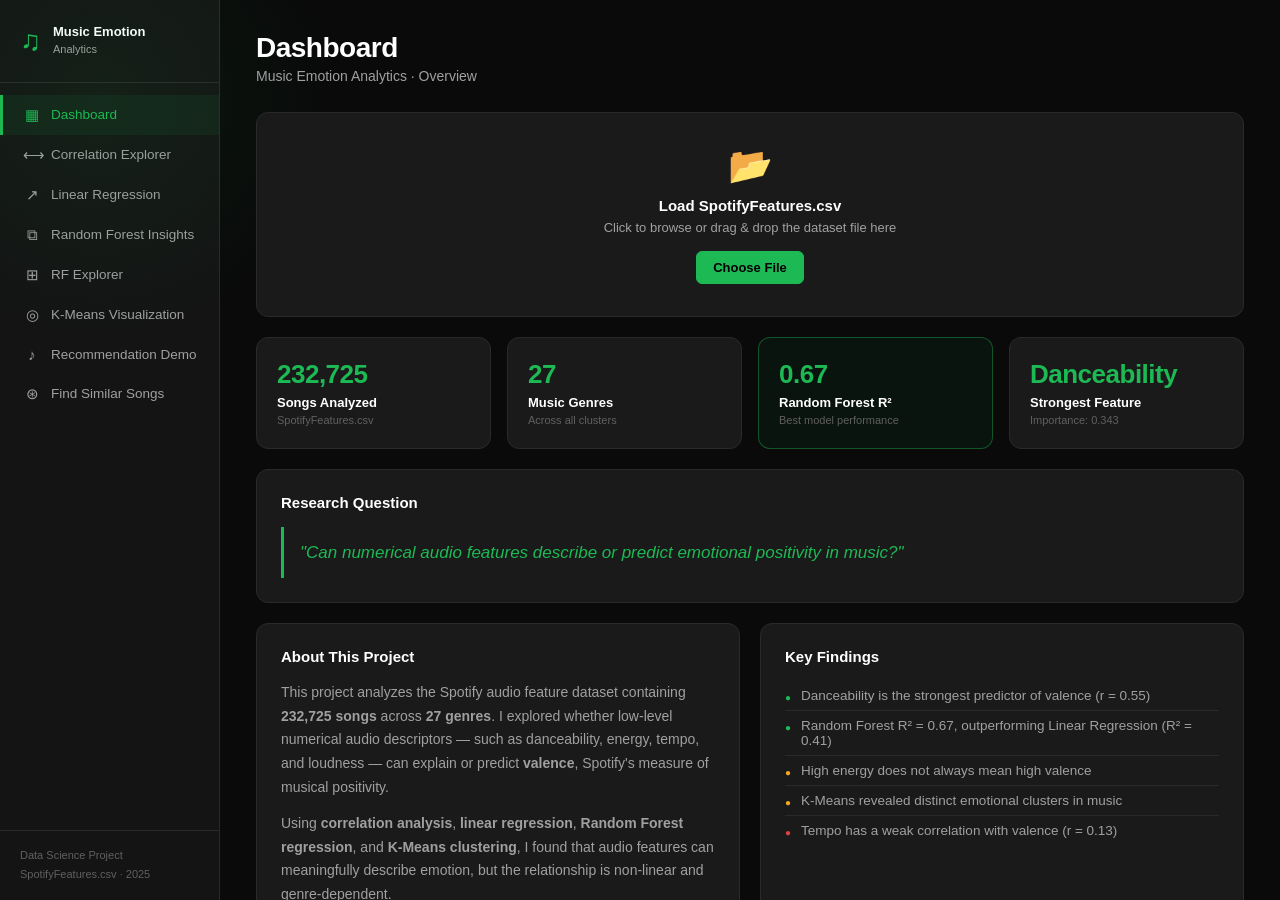
==== commit 6659ec3b: "Linear Regression Visualizer is added." ====
--- a/music-emotions-dashboard/index.html
+++ b/music-emotions-dashboard/index.html
@@ -21,14 +21,23 @@
       <a href="#" class="nav-item" data-page="correlation">
         <span class="nav-icon">⟷</span> Correlation Explorer
       </a>
+      <a href="#" class="nav-item" data-page="linear-regression">
+        <span class="nav-icon">↗</span> Linear Regression
+      </a>
       <a href="#" class="nav-item" data-page="forest">
         <span class="nav-icon">⧉</span> Random Forest Insights
+      </a>
+      <a href="#" class="nav-item" data-page="forest-explorer">
+        <span class="nav-icon">⊞</span> RF Explorer
       </a>
       <a href="#" class="nav-item" data-page="kmeans">
         <span class="nav-icon">◎</span> K-Means Visualization
       </a>
       <a href="#" class="nav-item" data-page="recommendation">
         <span class="nav-icon">♪</span> Recommendation Demo
+      </a>
+      <a href="#" class="nav-item" data-page="similar-songs">
+        <span class="nav-icon">⊛</span> Find Similar Songs
       </a>
     </nav>
     <div class="sidebar-footer">
@@ -128,14 +137,14 @@
           <p class="body-text">
             This project analyzes the Spotify audio feature dataset containing
             <strong>232,725 songs</strong> across <strong>27 genres</strong>.
-            We explored whether low-level numerical audio descriptors — such as
+            I explored whether low-level numerical audio descriptors — such as
             danceability, energy, tempo, and loudness — can explain or predict
             <strong>valence</strong>, Spotify's measure of musical positivity.
           </p>
           <p class="body-text" style="margin-top:12px">
             Using <strong>correlation analysis</strong>, <strong>linear regression</strong>,
             <strong>Random Forest regression</strong>, and <strong>K-Means clustering</strong>,
-            we found that audio features can meaningfully describe emotion, but the
+            I found that audio features can meaningfully describe emotion, but the
             relationship is non-linear and genre-dependent.
           </p>
         </div>
@@ -221,11 +230,150 @@
       <div class="card">
         <h2 class="card-title">Why Correlations Matter</h2>
         <p class="body-text">
-          Correlation analysis was our first step in understanding which features are worth modeling.
+          Correlation analysis was my first step in understanding which features are worth modeling.
           While correlation doesn't imply causation, features with higher |r| values are more likely
           to contribute to a predictive model. This guided feature selection for both Linear Regression
           and Random Forest models.
         </p>
+      </div>
+    </section>
+
+    <!-- ════════════════════════════════════
+         PAGE: Linear Regression Playground
+    ════════════════════════════════════ -->
+    <section class="page" id="page-linear-regression">
+      <div class="page-header">
+        <h1>Linear Regression Playground</h1>
+        <p class="page-subtitle">Understand how Linear Regression predicts music valence — interactively</p>
+      </div>
+
+      <!-- Scatter plot + sliders -->
+      <div class="card">
+        <h2 class="card-title">Interactive Regression Explorer</h2>
+        <p class="body-text" style="margin-bottom:16px">
+          Each point is a song from the dataset. The <span style="color:var(--green);font-weight:600">green line</span> is
+          the <strong>best-fit regression line</strong> — it minimizes the sum of squared distances from every point to the line.
+          Move the sliders to see how changing feature values shifts the prediction.
+        </p>
+        <div class="lr-main-layout">
+          <div class="lr-plot-wrap">
+            <canvas id="lr-canvas" width="480" height="300"></canvas>
+          </div>
+          <div class="lr-controls">
+            <div class="lr-pred-card">
+              <div class="lr-pred-label">Predicted Valence</div>
+              <div class="lr-pred-value" id="lr-pred-value">0.56</div>
+            </div>
+            <div class="lr-slider-group">
+              <div class="lr-slider-row">
+                <div class="lr-slider-header">
+                  <span class="lr-slider-name" style="color:var(--green)">Danceability</span>
+                  <span class="lr-slider-val" id="lr-dance-val">0.50</span>
+                </div>
+                <input type="range" class="lr-slider lr-slider-green" id="lr-dance" min="0" max="1" step="0.01" value="0.5"/>
+                <div class="lr-slider-coeff" style="color:var(--green)">coefficient: +0.55</div>
+              </div>
+              <div class="lr-slider-row">
+                <div class="lr-slider-header">
+                  <span class="lr-slider-name" style="color:var(--yellow)">Energy</span>
+                  <span class="lr-slider-val" id="lr-energy-val">0.50</span>
+                </div>
+                <input type="range" class="lr-slider lr-slider-yellow" id="lr-energy" min="0" max="1" step="0.01" value="0.5"/>
+                <div class="lr-slider-coeff" style="color:var(--yellow)">coefficient: +0.22</div>
+              </div>
+              <div class="lr-slider-row">
+                <div class="lr-slider-header">
+                  <span class="lr-slider-name" style="color:var(--red)">Acousticness</span>
+                  <span class="lr-slider-val" id="lr-acoustic-val">0.50</span>
+                </div>
+                <input type="range" class="lr-slider lr-slider-red" id="lr-acoustic" min="0" max="1" step="0.01" value="0.5"/>
+                <div class="lr-slider-coeff" style="color:var(--red)">coefficient: −0.08</div>
+              </div>
+            </div>
+          </div>
+        </div>
+      </div>
+
+      <!-- Equation card -->
+      <div class="card">
+        <h2 class="card-title">The Regression Equation</h2>
+        <div class="lr-equation-card">
+          <div class="lr-eq-top">Predicted Valence =</div>
+          <div class="lr-eq-body">
+            <span class="lr-eq-term">0.12</span>
+            <span class="lr-eq-op">+</span>
+            <span class="lr-eq-term" style="color:var(--green)">0.55 × Danceability</span>
+            <span class="lr-eq-op">+</span>
+            <span class="lr-eq-term" style="color:var(--yellow)">0.22 × Energy</span>
+            <span class="lr-eq-op" style="color:var(--red)">−</span>
+            <span class="lr-eq-term" style="color:var(--red)">0.08 × Acousticness</span>
+          </div>
+        </div>
+        <div class="two-col" style="margin-top:16px">
+          <div class="insight-box green" style="flex:1;margin-bottom:0">
+            <div class="insight-title">Positive coefficient</div>
+            <p>Increasing this feature <strong>raises</strong> the predicted valence.
+               Danceability (+0.55) has the strongest positive effect in this model.</p>
+          </div>
+          <div class="insight-box gray" style="flex:1;margin-bottom:0">
+            <div class="insight-title">Negative coefficient</div>
+            <p>Increasing this feature <strong>lowers</strong> the predicted valence.
+               Acoustic songs tend to be calmer and less euphoric on average.</p>
+          </div>
+        </div>
+      </div>
+
+      <!-- Contribution breakdown -->
+      <div class="card">
+        <h2 class="card-title">Contribution Breakdown</h2>
+        <p class="body-text" style="margin-bottom:16px">
+          The final prediction is the <em>sum</em> of every term. Each bar shows how much that
+          feature (at its current slider value) pushes the prediction up or down.
+        </p>
+        <div id="lr-contrib-chart" class="lr-contrib-chart"></div>
+        <div class="lr-total-row">
+          <span class="lr-total-label">Total Predicted Valence</span>
+          <span class="lr-total-value" id="lr-total-display">0.56</span>
+        </div>
+      </div>
+
+      <!-- Explanation + RF transition -->
+      <div class="card">
+        <h2 class="card-title">How Linear Regression Works</h2>
+        <p class="body-text">
+          Linear Regression fits a straight line (or hyperplane in multiple dimensions) through the data.
+          It learns a <strong>coefficient</strong> for each feature — a number representing how strongly that
+          feature influences the prediction. Training minimizes the sum of squared errors between
+          model predictions and the actual values in the training data.
+        </p>
+        <div class="callout" style="margin-top:16px">
+          <strong>In this project:</strong> Linear Regression achieved R² = 0.41 — it explains 41% of the
+          variance in song valence. That means 59% of the variation is driven by non-linear interactions
+          that a straight-line model cannot capture.
+        </div>
+
+        <div class="lr-transition-box">
+          <h3 class="lr-transition-title">Why Random Forest?</h3>
+          <p>Linear Regression can only learn straight-line relationships between features and target.</p>
+          <p style="margin-top:8px">Music emotion is not linear — the <em>combination</em> of high Energy
+             <em>and</em> high Danceability together predicts happiness far better than either feature alone.
+             Random Forest captures these non-linear interactions by building many decision trees and averaging
+             their predictions.</p>
+          <div class="lr-compare-row">
+            <div class="lr-model-chip lr-model-lr">
+              <div class="lr-chip-label">Linear Regression</div>
+              <div class="lr-chip-r2">R² = 0.41</div>
+            </div>
+            <div class="lr-arrow">→</div>
+            <div class="lr-model-chip lr-model-rf">
+              <div class="lr-chip-label">Random Forest</div>
+              <div class="lr-chip-r2" style="color:var(--green)">R² = 0.67</div>
+            </div>
+            <button class="btn btn-primary lr-explore-btn" id="lr-goto-rf">
+              Explore Random Forest →
+            </button>
+          </div>
+        </div>
       </div>
     </section>
 
@@ -333,7 +481,7 @@
             <div class="step"><span class="step-num">5</span><div><strong>Repeat</strong><p>Steps 3–4 repeat until centroids stop moving (convergence).</p></div></div>
           </div>
           <div class="callout" style="margin-top:16px">
-            In our project, K-Means grouped songs into clusters like
+            In my project, K-Means grouped songs into clusters like
             <em>"high energy, low valence"</em> and
             <em>"high danceability, high valence"</em> — revealing meaningful emotional segments.
           </div>
@@ -501,8 +649,252 @@
       </div>
     </section>
 
+    <!-- ════════════════════════════════════
+         PAGE: Find Similar Songs
+    ════════════════════════════════════ -->
+    <section class="page" id="page-similar-songs">
+      <div class="page-header">
+        <h1>Find Similar Songs</h1>
+        <p class="page-subtitle">Content-based audio fingerprint matching across the full dataset</p>
+      </div>
+
+      <!-- Dataset not loaded notice -->
+      <div class="reco-notice" id="similar-notice">
+        <span class="notice-icon">ℹ</span>
+        <span>Load SpotifyFeatures.csv on the Dashboard to enable this feature.
+          <a href="#" id="similar-go-upload">Go to Dashboard →</a>
+        </span>
+      </div>
+
+      <!-- Search card -->
+      <div class="card">
+        <h2 class="card-title">Search for a Song or Artist</h2>
+        <p class="body-text" style="margin-bottom:12px">
+          Search by track name or artist. Selecting an artist builds an average audio profile
+          from all their songs in the dataset, then finds the most similar tracks.
+        </p>
+        <div class="search-tabs" id="similar-search-tabs">
+          <button class="search-tab active" data-mode="all">All</button>
+          <button class="search-tab" data-mode="songs">♪ Songs</button>
+          <button class="search-tab" data-mode="artists">👤 Artists</button>
+        </div>
+        <div class="seed-search-wrap" style="max-width:520px">
+          <input type="text" id="similar-input" class="seed-input"
+                 placeholder="e.g. Bohemian Rhapsody, The Beatles, Clair de Lune…"
+                 autocomplete="off" />
+          <div class="autocomplete-list" id="similar-autocomplete" style="display:none"></div>
+        </div>
+      </div>
+
+      <!-- Selected seed display -->
+      <div class="card similar-seed-card" id="similar-seed-card" style="display:none">
+        <div class="similar-seed-header">
+          <div class="similar-seed-info">
+            <div class="similar-seed-label">Comparing to:</div>
+            <div class="similar-seed-track" id="similar-seed-track"></div>
+            <div class="similar-seed-artist" id="similar-seed-artist"></div>
+          </div>
+          <button class="btn btn-sm" id="similar-clear-btn">✕ Clear</button>
+        </div>
+        <div class="feature-profile" id="similar-seed-features" style="margin-top:16px"></div>
+      </div>
+
+      <!-- Computing indicator -->
+      <div class="card" id="similar-computing" style="display:none">
+        <div class="load-status" style="padding:10px 0">
+          <div class="load-spinner"></div>
+          <div class="load-msg" id="similar-computing-msg">Computing distances…</div>
+        </div>
+      </div>
+
+      <!-- Results -->
+      <div id="similar-results-area" style="display:none">
+        <div class="results-header">
+          <h2 class="results-title">10 Most Similar Songs</h2>
+          <p class="page-subtitle" id="similar-result-subtitle"></p>
+        </div>
+        <div class="reco-grid" id="similar-grid"></div>
+      </div>
+
+      <!-- Explanation panel -->
+      <div class="card">
+        <h2 class="card-title">How This Works</h2>
+        <p class="body-text">
+          This feature demonstrates a simplified <strong>content-based recommendation system</strong>.
+          Songs are recommended based on similarity in audio features rather than popularity or user behavior.
+        </p>
+        <div class="two-col" style="margin-top:16px;margin-bottom:0">
+          <div class="insight-box green" style="flex:1;margin-bottom:0">
+            <div class="insight-title">6 Features Used</div>
+            <p>Valence, Energy, Danceability, Tempo, Acousticness, and Loudness — each normalized to
+               a 0–1 scale before comparison so no single feature dominates by unit size.</p>
+          </div>
+          <div class="insight-box gray" style="flex:1;margin-bottom:0">
+            <div class="insight-title">Euclidean Distance</div>
+            <p>Distance is computed across all 6 normalized dimensions simultaneously.
+               Lower distance = more similar audio fingerprint. Converted to a similarity percentage for display.</p>
+          </div>
+          <div class="insight-box yellow" style="flex:1;margin-bottom:0">
+            <div class="insight-title">Performance</div>
+            <p>Uses a typed <code>Float32Array</code> for distance storage — the JS equivalent
+               of NumPy vectorized ops — to handle 200k+ comparisons with minimal memory overhead.</p>
+          </div>
+        </div>
+        <div class="callout" style="margin-top:16px">
+          <strong>Compared to real Spotify:</strong> Production recommenders also incorporate
+          listening history, collaborative filtering, skip patterns, and deep neural audio embeddings.
+          This prototype uses only the raw audio features available in SpotifyFeatures.csv.
+        </div>
+      </div>
+    </section>
+
+    <!-- ════════════════════════════════════
+         PAGE: Random Forest Explorer
+    ════════════════════════════════════ -->
+    <section class="page" id="page-forest-explorer">
+      <div class="page-header">
+        <h1>Random Forest Explorer</h1>
+        <p class="page-subtitle">An interactive visual guide to how Random Forest works</p>
+      </div>
+
+      <!-- Step 1: Decision Tree -->
+      <div class="card">
+        <h2 class="card-title">Step 1 · A Single Decision Tree</h2>
+        <p class="body-text">
+          A decision tree makes predictions by asking a series of yes/no questions about the input features.
+          Each branch leads to another question or a final prediction (leaf node).
+          Adjust the sliders to trace a path through this simplified example tree.
+        </p>
+        <div class="rfe-tree-layout">
+          <div class="rfe-tree-svg-wrap">
+            <svg id="dt-svg" viewBox="0 0 560 312" xmlns="http://www.w3.org/2000/svg">
+              <!-- Connector lines (drawn first, under nodes) -->
+              <line id="l-left"  x1="280" y1="64" x2="140" y2="138" stroke="#2a2a2a" stroke-width="1.5"/>
+              <line id="l-right" x1="280" y1="64" x2="422" y2="138" stroke="#2a2a2a" stroke-width="1.5"/>
+              <line id="l-ll"    x1="140" y1="192" x2="76"  y2="250" stroke="#2a2a2a" stroke-width="1.5"/>
+              <line id="l-lr"    x1="140" y1="192" x2="208" y2="250" stroke="#2a2a2a" stroke-width="1.5"/>
+              <!-- Branch labels -->
+              <text id="lb-l"  x="186" y="108" fill="#404040" font-size="11" font-family="system-ui,sans-serif" font-weight="600" text-anchor="middle">YES ✓</text>
+              <text id="lb-r"  x="368" y="108" fill="#404040" font-size="11" font-family="system-ui,sans-serif" font-weight="600" text-anchor="middle">NO ✗</text>
+              <text id="lb-ll" x="94"  y="230" fill="#404040" font-size="10" font-family="system-ui,sans-serif" font-weight="600" text-anchor="middle">YES ✓</text>
+              <text id="lb-lr" x="182" y="230" fill="#404040" font-size="10" font-family="system-ui,sans-serif" font-weight="600" text-anchor="middle">NO ✗</text>
+              <!-- Root: Energy > 0.6? -->
+              <g id="g-root">
+                <rect id="r-root" x="180" y="10" width="200" height="54" rx="8" fill="#1e1e1e" stroke="#2a2a2a" stroke-width="1.5"/>
+                <text x="280" y="34" fill="#ffffff" font-size="13" font-family="system-ui,sans-serif" font-weight="700" text-anchor="middle">Energy &gt; 0.6?</text>
+                <text x="280" y="52" fill="#606060" font-size="10" font-family="system-ui,sans-serif" text-anchor="middle">Root Node · Feature #2</text>
+              </g>
+              <!-- Danceability inner node -->
+              <g id="g-dance">
+                <rect id="r-dance" x="52" y="138" width="176" height="54" rx="8" fill="#1e1e1e" stroke="#2a2a2a" stroke-width="1.5"/>
+                <text x="140" y="162" fill="#ffffff" font-size="12" font-family="system-ui,sans-serif" font-weight="700" text-anchor="middle">Danceability &gt; 0.5?</text>
+                <text x="140" y="179" fill="#606060" font-size="10" font-family="system-ui,sans-serif" text-anchor="middle">Inner Node · Feature #1</text>
+              </g>
+              <!-- Low Valence leaf -->
+              <g id="g-low">
+                <rect id="r-low" x="342" y="138" width="160" height="54" rx="8" fill="#1e1e1e" stroke="#2a2a2a" stroke-width="1.5"/>
+                <text x="422" y="161" fill="#e04040" font-size="13" font-family="system-ui,sans-serif" font-weight="700" text-anchor="middle">Low Valence</text>
+                <text x="422" y="178" fill="#606060" font-size="10" font-family="system-ui,sans-serif" text-anchor="middle">≈ 0.22 · Leaf Node</text>
+              </g>
+              <!-- High Valence leaf -->
+              <g id="g-high">
+                <rect id="r-high" x="20" y="250" width="112" height="50" rx="8" fill="#1e1e1e" stroke="#2a2a2a" stroke-width="1.5"/>
+                <text x="76" y="273" fill="#1db954" font-size="12" font-family="system-ui,sans-serif" font-weight="700" text-anchor="middle">High Valence</text>
+                <text x="76" y="289" fill="#606060" font-size="10" font-family="system-ui,sans-serif" text-anchor="middle">≈ 0.72 · Leaf</text>
+              </g>
+              <!-- Med Valence leaf -->
+              <g id="g-med">
+                <rect id="r-med" x="152" y="250" width="112" height="50" rx="8" fill="#1e1e1e" stroke="#2a2a2a" stroke-width="1.5"/>
+                <text x="208" y="273" fill="#f5a623" font-size="12" font-family="system-ui,sans-serif" font-weight="700" text-anchor="middle">Med Valence</text>
+                <text x="208" y="289" fill="#606060" font-size="10" font-family="system-ui,sans-serif" text-anchor="middle">≈ 0.45 · Leaf</text>
+              </g>
+            </svg>
+            <div id="tree-pred-box" class="tree-pred-box"></div>
+          </div>
+          <div class="rfe-tree-controls">
+            <div class="dt-slider-label">
+              <span>Energy</span>
+              <span class="dt-slider-val" id="dt-energy-val">0.75</span>
+            </div>
+            <input type="range" class="dt-slider" id="dt-energy" min="0" max="1" step="0.01" value="0.75"/>
+            <div class="dt-slider-hint">High energy → upbeat, intense tracks</div>
+            <div class="dt-slider-label" style="margin-top:22px">
+              <span>Danceability</span>
+              <span class="dt-slider-val" id="dt-dance-val">0.60</span>
+            </div>
+            <input type="range" class="dt-slider" id="dt-dance" min="0" max="1" step="0.01" value="0.60"/>
+            <div class="dt-slider-hint">High danceability → strong rhythm, groove</div>
+            <div class="dt-threshold-note">
+              <div>Threshold 1: <strong>Energy &gt; 0.6</strong></div>
+              <div style="margin-top:5px">Threshold 2: <strong>Danceability &gt; 0.5</strong></div>
+              <div style="margin-top:8px;color:var(--text-dim);font-size:11px">
+                Thresholds are learned from training data — the splits that minimize prediction error.
+              </div>
+            </div>
+          </div>
+        </div>
+      </div>
+
+      <!-- Step 2: Forest visualization -->
+      <div class="card">
+        <h2 class="card-title">Step 2 · Many Trees = Better Predictions</h2>
+        <p class="body-text">
+          A single tree can overfit and make noisy predictions. Random Forest trains many trees on
+          random subsets of data and features, then <em>averages</em> all their predictions.
+          More trees → lower variance → more reliable results.
+        </p>
+        <div class="forest-controls">
+          <button class="forest-btn active" data-count="1">1 Tree</button>
+          <button class="forest-btn" data-count="5">5 Trees</button>
+          <button class="forest-btn" data-count="20">20 Trees</button>
+        </div>
+        <div id="forest-display" class="forest-display"></div>
+        <div id="forest-pred-card" class="forest-pred-card"></div>
+      </div>
+
+      <!-- Step 3: Feature Importance -->
+      <div class="card">
+        <h2 class="card-title">Step 3 · Feature Importance from Our Model</h2>
+        <p class="body-text">
+          After training, Random Forest reports how much each feature reduced prediction error.
+          Features used near the root of many trees (where they split the most data) earn higher importance.
+        </p>
+        <div id="rfe-fi-chart" class="corr-chart" style="margin-top:20px"></div>
+        <p class="body-text" style="margin-top:12px;color:var(--text-muted);font-size:13px">
+          Danceability dominates because it correlates most strongly with emotional positivity.
+          The top 3 features (Danceability + Energy + Speechiness) account for over 60% of total importance.
+        </p>
+      </div>
+
+      <!-- Summary -->
+      <div class="card">
+        <h2 class="card-title">Key Takeaway</h2>
+        <div class="callout" style="background:rgba(29,185,84,0.05);border-color:var(--green)">
+          <strong style="color:var(--green)">Why Random Forest outperformed Linear Regression (R² 0.67 vs 0.41):</strong>
+          <ul style="margin:10px 0 0;padding-left:1.3em;line-height:1.9;color:var(--text-muted)">
+            <li>Linear Regression assumes <em>linear</em> relationships — but music emotion is not linear.</li>
+            <li>Random Forest captures <em>non-linear interactions</em>: high Energy <em>and</em> high Danceability together predict happiness better than either alone.</li>
+            <li>20 trees trained on random subsets → diverse perspectives → individual mistakes cancel out.</li>
+            <li>Ensemble averaging reduces variance and produces a more stable prediction.</li>
+          </ul>
+        </div>
+        <div class="two-col" style="margin-top:16px">
+          <div class="insight-box green" style="flex:1;margin-bottom:0">
+            <div class="insight-title">Random Forest</div>
+            <p style="font-size:26px;font-weight:800;color:var(--green);margin:6px 0 4px">R² = 0.67</p>
+            <p style="font-size:13px">Captures non-linear feature interactions. Robust to outliers. Feature importance as a bonus.</p>
+          </div>
+          <div class="insight-box gray" style="flex:1;margin-bottom:0">
+            <div class="insight-title">Linear Regression</div>
+            <p style="font-size:26px;font-weight:800;color:#6a6a6a;margin:6px 0 4px">R² = 0.41</p>
+            <p style="font-size:13px">Simple, interpretable baseline. Underperforms when features interact non-linearly.</p>
+          </div>
+        </div>
+      </div>
+    </section>
+
   </main>
 
   <script src="script.js"></script>
 </body>
-</html>
+</html>
--- a/music-emotions-dashboard/style.css
+++ b/music-emotions-dashboard/style.css
@@ -66,9 +66,8 @@
   text-decoration: none;
   font-size: 13.5px;
   font-weight: 500;
-  transition: color 0.15s, background 0.15s;
   border-left: 3px solid transparent;
-  transition: all 0.3s cubic-bezier(0.4, 0, 0.2, 1);
+  transition: all 0.3s cubic-bezier(0.4, 0, 0.2, 1); /* Yumuşak mikro etkileşim geçişi */
 }
 .nav-item:hover { color: var(--text); background: rgba(255,255,255,0.04); }
 .nav-item.active { color: var(--green); background: rgba(29,185,84,0.08); border-left-color: var(--green); }
@@ -103,7 +102,7 @@
 }
 
 /* ══════════════════════════════════════════
-   MAIN CONTENT
+   MAIN CONTENT & AMBIENT LIGHT
 ══════════════════════════════════════════ */
 .main-content {
   flex: 1;
@@ -112,14 +111,15 @@
   padding: 32px 36px;
   position: relative;
 }
+/* Sayfa arkasına sızan modern ambiyans parlama efekti */
 .main-content::before {
   content: '';
-  position: absolute;
-  top: -100px;
-  left: -100px;
-  width: 400px;
-  height: 400px;
-  background: radial-gradient(circle, rgba(29, 185, 84, 0.05) 0%, transparent 70%);
+  position: fixed;
+  top: -150px;
+  left: -150px;
+  width: 500px;
+  height: 500px;
+  background: radial-gradient(circle, rgba(29, 185, 84, 0.08) 0%, transparent 70%);
   z-index: 0;
   pointer-events: none; 
 }
@@ -127,7 +127,7 @@
 /* ══════════════════════════════════════════
    PAGES
 ══════════════════════════════════════════ */
-.page { display: none; }
+.page { position: relative; z-index: 1; display: none; } /* Arka plan parlamasının arkasında kalmaması için z-index eklendi */
 .page.active { display: block; }
 .page-header { margin-bottom: 28px; }
 .page-header h1 { font-size: 28px; font-weight: 700; letter-spacing: -0.5px; }
@@ -314,7 +314,6 @@
   max-height: 440px;
   overflow-y: auto;
 }
-/* More columns when dataset loaded (via JS class) */
 .genre-grid.many-genres {
   grid-template-columns: repeat(5, 1fr);
   max-height: 500px;
@@ -638,8 +637,7 @@
 /* Recommendation cards grid */
 .reco-grid {
   display: grid;
-  /* Sabit 'repeat(3, 1fr)' yerine ekran daralınca alta kayabilen responsive esnek ızgara yapıldı */
-  grid-template-columns: repeat(auto-fit, minmax(280px, 1fr));
+  grid-template-columns: repeat(auto-fit, minmax(280px, 1fr)); /* Duyarlı Izgara */
   gap: 14px;
   margin-bottom: 20px;
 }
@@ -648,9 +646,10 @@
   border: 1px solid var(--border);
   border-radius: 10px;
   padding: 16px;
-  transition: border-color 0.2s, transform 0.15s;
-  overflow: hidden; /* Kart içeriklerinin taşmasını engeller */
-}
+  transition: border-color 0.25s ease, transform 0.2s cubic-bezier(0.4, 0, 0.2, 1), box-shadow 0.25s ease;
+  overflow: hidden;
+}
+/* Havalı Hover ve Premium Glow Etkisi */
 .reco-card:hover {
   border-color: var(--green);
   transform: translateY(-5px);
@@ -687,26 +686,27 @@
   margin-bottom: 10px;
 }
 
-/* Score badge */
+/* Score badge (Match Bar Düzeltmesi) */
 .reco-score {
   display: flex;
   align-items: center;
   gap: 6px;
   margin-bottom: 10px;
-  width: 100%; /* Satırı kartın içine sabitler */
+  width: 100%;
 }
 .score-bar-wrap {
-  flex: 1; /* Barın kalan boşluğa yayılmasını sağlar */
+  flex: 1; /* Çubuğun kalan tüm alanı kaplamasını sağlar */
   height: 5px;
   background: var(--border);
   border-radius: 3px;
   overflow: hidden;
 }
+/* Neon Gradyan ve Parlama Etkisi */
 .score-bar-fill {
   height: 100%;
   border-radius: 3px;
   background: linear-gradient(90deg, #1db954, #1ed760);
-  box-shadow: 0 0 8px rgba(29, 185, 84, 0.5); /* Çubuğa hafif neon ışıma verir */
+  box-shadow: 0 0 8px rgba(29, 185, 84, 0.5);
 }
 .score-val {
   font-size: 11px;
@@ -714,30 +714,31 @@
   color: var(--green);
   width: 36px;
   text-align: right;
-  flex-shrink: 0; /* Sayının çubuğun altına kaymasını veya sıkışmasını önler */
+  flex-shrink: 0; /* Küçülmeyi ve kaymayı önler */
 }
 .score-label {
   font-size: 10px;
   color: var(--text-dim);
   width: 44px;
-  flex-shrink: 0; /* 'Match' yazısının büzülmesini engeller */
-}
-
+  flex-shrink: 0; /* Küçülmeyi önler */
+}
+
+/* Stat satırlarındaki kaymaların engellenmesi */
 .reco-stats { display: flex; flex-direction: column; gap: 6px; margin-bottom: 10px; }
 .reco-stat-row {
   display: flex;
   align-items: center;
   gap: 7px;
   font-size: 11px;
-  width: 100%; /* Satırı kart sınırları içerisine hapseder */
+  width: 100%;
 }
 .reco-stat-label {
   width: 74px;
   color: var(--text-dim);
-  flex-shrink: 0; /* 'Valence', 'Energy' gibi metinlerin ezilmesini engeller */
+  flex-shrink: 0; /* Yazının ezilmesini önler */
 }
 .reco-stat-bar {
-  flex: 1; /* Çubuğun etiket ile değer arasında dinamik uzamasını sağlar */
+  flex: 1; /* Barın esnek genişlemesini sağlar */
   height: 4px;
   background: var(--border);
   border-radius: 2px;
@@ -750,7 +751,7 @@
   color: var(--text-muted);
   font-weight: 600;
   font-size: 11px;
-  flex-shrink: 0; /* Sağdaki BPM veya sayısal verilerin taşmasını/büzülmesini önler */
+  flex-shrink: 0; /* Değerlerin taşmasını engeller */
 }
 
 /* Reason text */
@@ -797,6 +798,451 @@
 .disclaimer p { font-size: 13px; color: var(--text-muted); line-height: 1.6; }
 
 /* ══════════════════════════════════════════
+   SIMILAR SONGS PAGE
+══════════════════════════════════════════ */
+.similar-seed-card { border-color: rgba(29,185,84,0.3); background: rgba(29,185,84,0.04); }
+.similar-seed-header {
+  display: flex;
+  align-items: flex-start;
+  justify-content: space-between;
+  gap: 16px;
+}
+.similar-seed-info { flex: 1; }
+.similar-seed-label { font-size: 11px; text-transform: uppercase; letter-spacing: 0.6px; color: var(--text-dim); margin-bottom: 6px; }
+.similar-seed-track { font-size: 18px; font-weight: 800; color: var(--text); line-height: 1.2; }
+.similar-seed-artist { font-size: 13px; color: var(--text-muted); margin-top: 4px; }
+
+.card code {
+  font-family: 'SF Mono', Consolas, monospace;
+  font-size: 11px;
+  background: rgba(255,255,255,0.06);
+  border: 1px solid var(--border);
+  border-radius: 4px;
+  padding: 1px 5px;
+  color: var(--green);
+}
+
+/* ══════════════════════════════════════════
+   LINEAR REGRESSION PLAYGROUND
+══════════════════════════════════════════ */
+
+.lr-main-layout {
+  display: flex;
+  gap: 24px;
+  align-items: flex-start;
+  flex-wrap: wrap;
+  margin-top: 8px;
+}
+
+.lr-plot-wrap {
+  flex: 1;
+  min-width: 280px;
+  border-radius: 10px;
+  overflow: hidden;
+  border: 1px solid var(--border);
+}
+
+.lr-plot-wrap canvas {
+  display: block;
+  width: 100%;
+  height: auto;
+}
+
+.lr-controls {
+  flex: 0 0 240px;
+  min-width: 200px;
+}
+
+/* Big prediction display */
+.lr-pred-card {
+  background: rgba(29,185,84,0.07);
+  border: 2px solid var(--green);
+  border-radius: 12px;
+  padding: 16px;
+  text-align: center;
+  margin-bottom: 22px;
+}
+
+.lr-pred-label {
+  font-size: 11px;
+  text-transform: uppercase;
+  letter-spacing: 0.7px;
+  color: var(--text-dim);
+  margin-bottom: 6px;
+}
+
+.lr-pred-value {
+  font-size: 40px;
+  font-weight: 900;
+  color: var(--green);
+  font-family: 'SF Mono', Consolas, monospace;
+  line-height: 1;
+  transition: color 0.2s ease;
+}
+
+/* Sliders */
+.lr-slider-group { display: flex; flex-direction: column; gap: 18px; }
+
+.lr-slider-header {
+  display: flex;
+  justify-content: space-between;
+  align-items: center;
+  margin-bottom: 5px;
+}
+
+.lr-slider-name { font-size: 13px; font-weight: 600; }
+
+.lr-slider-val {
+  font-size: 13px;
+  font-family: 'SF Mono', Consolas, monospace;
+  color: var(--text-muted);
+  min-width: 36px;
+  text-align: right;
+}
+
+.lr-slider { width: 100%; cursor: pointer; height: 4px; }
+.lr-slider-green  { accent-color: var(--green);  }
+.lr-slider-yellow { accent-color: var(--yellow); }
+.lr-slider-red    { accent-color: var(--red);    }
+
+.lr-slider-coeff {
+  font-size: 11px;
+  margin-top: 4px;
+  font-family: 'SF Mono', Consolas, monospace;
+}
+
+/* Equation card */
+.lr-equation-card {
+  background: rgba(255,255,255,0.025);
+  border: 1px solid var(--border);
+  border-radius: 12px;
+  padding: 22px 24px;
+  margin: 16px 0;
+  font-family: 'SF Mono', Consolas, monospace;
+}
+
+.lr-eq-top {
+  font-size: 13px;
+  color: var(--text-muted);
+  margin-bottom: 14px;
+  font-family: -apple-system, BlinkMacSystemFont, 'Segoe UI', Roboto, sans-serif;
+}
+
+.lr-eq-body {
+  display: flex;
+  flex-wrap: wrap;
+  gap: 8px 4px;
+  align-items: center;
+}
+
+.lr-eq-term {
+  font-size: 17px;
+  font-weight: 700;
+  background: rgba(255,255,255,0.05);
+  border: 1px solid var(--border);
+  border-radius: 8px;
+  padding: 8px 14px;
+  color: var(--text);
+  white-space: nowrap;
+}
+
+.lr-eq-op {
+  font-size: 20px;
+  color: var(--text-dim);
+  padding: 0 2px;
+}
+
+/* Contribution chart */
+.lr-contrib-chart {
+  display: flex;
+  flex-direction: column;
+  gap: 10px;
+  margin-bottom: 16px;
+}
+
+.lr-contrib-row {
+  display: flex;
+  align-items: center;
+  gap: 10px;
+}
+
+.lr-contrib-label {
+  width: 120px;
+  font-size: 13px;
+  color: var(--text-muted);
+  flex-shrink: 0;
+}
+
+.lr-contrib-bar-wrap {
+  flex: 1;
+  height: 22px;
+  background: rgba(255,255,255,0.04);
+  border: 1px solid var(--border);
+  border-radius: 6px;
+  overflow: hidden;
+}
+
+.lr-contrib-bar {
+  height: 100%;
+  border-radius: 6px;
+  transition: width 0.12s ease;
+  min-width: 2px;
+}
+
+.lr-contrib-val {
+  width: 58px;
+  font-size: 12px;
+  font-family: 'SF Mono', Consolas, monospace;
+  text-align: right;
+  flex-shrink: 0;
+  font-weight: 600;
+}
+
+.lr-total-row {
+  display: flex;
+  justify-content: space-between;
+  align-items: center;
+  padding: 12px 16px;
+  background: rgba(29,185,84,0.05);
+  border: 1px solid rgba(29,185,84,0.25);
+  border-radius: 10px;
+}
+
+.lr-total-label {
+  font-size: 14px;
+  font-weight: 600;
+  color: var(--text);
+}
+
+.lr-total-value {
+  font-size: 26px;
+  font-weight: 800;
+  color: var(--green);
+  font-family: 'SF Mono', Consolas, monospace;
+}
+
+/* RF transition box */
+.lr-transition-box {
+  margin-top: 24px;
+  padding: 20px 22px;
+  background: rgba(29,185,84,0.04);
+  border: 1px solid rgba(29,185,84,0.18);
+  border-radius: 12px;
+}
+
+.lr-transition-title {
+  font-size: 16px;
+  font-weight: 700;
+  color: var(--green);
+  margin-bottom: 10px;
+}
+
+.lr-transition-box p { color: var(--text-muted); font-size: 14px; line-height: 1.65; }
+
+.lr-compare-row {
+  display: flex;
+  gap: 12px;
+  align-items: center;
+  flex-wrap: wrap;
+  margin-top: 20px;
+}
+
+.lr-model-chip {
+  padding: 12px 20px;
+  border: 1px solid var(--border);
+  border-radius: 10px;
+  text-align: center;
+  background: var(--card);
+}
+
+.lr-model-rf {
+  border-color: rgba(29,185,84,0.35);
+  background: rgba(29,185,84,0.06);
+}
+
+.lr-chip-label {
+  font-size: 11px;
+  color: var(--text-muted);
+  margin-bottom: 4px;
+  text-transform: uppercase;
+  letter-spacing: 0.4px;
+}
+
+.lr-chip-r2 {
+  font-size: 22px;
+  font-weight: 800;
+  color: #606060;
+  font-family: 'SF Mono', Consolas, monospace;
+}
+
+.lr-arrow { font-size: 22px; color: var(--text-dim); }
+
+.lr-explore-btn {
+  padding: 10px 24px;
+  background: var(--green);
+  color: #000;
+  font-weight: 700;
+  border-radius: 30px;
+  border: none;
+  cursor: pointer;
+  font-size: 14px;
+  transition: opacity 0.15s ease, transform 0.1s ease;
+  white-space: nowrap;
+}
+
+.lr-explore-btn:hover { opacity: 0.88; transform: translateY(-1px); }
+
+/* ══════════════════════════════════════════
+   ADVANCED SEARCH TABS
+══════════════════════════════════════════ */
+.search-tabs { display: flex; gap: 6px; margin-bottom: 14px; }
+.search-tab {
+  padding: 5px 16px;
+  border-radius: 20px;
+  border: 1px solid var(--border);
+  background: transparent;
+  color: var(--text-muted);
+  font-size: 13px;
+  font-weight: 500;
+  cursor: pointer;
+  transition: all 0.15s ease;
+}
+.search-tab:hover { border-color: #555; color: var(--text); }
+.search-tab.active {
+  background: var(--green);
+  border-color: var(--green);
+  color: #000;
+  font-weight: 700;
+}
+
+.ac-section-header {
+  padding: 5px 12px 3px;
+  font-size: 10px;
+  text-transform: uppercase;
+  letter-spacing: 0.7px;
+  color: var(--text-dim);
+  background: rgba(255,255,255,0.025);
+  border-top: 1px solid var(--border);
+}
+.ac-section-header:first-child { border-top: none; }
+.autocomplete-item .ac-content strong { display: block; line-height: 1.3; }
+.autocomplete-item .ac-content small  { display: block; margin-top: 1px; }
+.artist-item { border-left: 2px solid var(--blue); }
+
+.artist-profile-badge {
+  display: inline-block;
+  font-size: 10px;
+  font-weight: 700;
+  text-transform: uppercase;
+  letter-spacing: 0.5px;
+  background: rgba(74,144,217,0.18);
+  color: var(--blue);
+  border: 1px solid rgba(74,144,217,0.4);
+  border-radius: 4px;
+  padding: 1px 6px;
+  margin-right: 8px;
+  vertical-align: middle;
+}
+
+/* ══════════════════════════════════════════
+   RANDOM FOREST EXPLORER
+══════════════════════════════════════════ */
+.rfe-tree-layout {
+  display: flex;
+  gap: 28px;
+  align-items: flex-start;
+  flex-wrap: wrap;
+  margin-top: 16px;
+}
+.rfe-tree-svg-wrap { flex: 1; min-width: 280px; }
+.rfe-tree-svg-wrap svg { width: 100%; height: auto; display: block; }
+.rfe-tree-controls { flex: 0 0 210px; min-width: 180px; padding-top: 8px; }
+.dt-slider-label {
+  display: flex;
+  justify-content: space-between;
+  align-items: center;
+  font-size: 13px;
+  font-weight: 600;
+  color: var(--text);
+  margin-bottom: 7px;
+}
+.dt-slider-val {
+  color: var(--green);
+  font-family: 'SF Mono', Consolas, monospace;
+  font-size: 13px;
+  min-width: 36px;
+  text-align: right;
+}
+.dt-slider { width: 100%; accent-color: var(--green); cursor: pointer; height: 4px; }
+.dt-slider-hint { font-size: 11px; color: var(--text-dim); margin-top: 5px; line-height: 1.4; }
+.dt-threshold-note {
+  margin-top: 22px;
+  padding: 10px 12px;
+  background: rgba(255,255,255,0.03);
+  border: 1px solid var(--border);
+  border-radius: 8px;
+  font-size: 12px;
+  color: var(--text-muted);
+  line-height: 1.6;
+}
+
+.tree-pred-box {
+  margin-top: 12px;
+  padding: 12px 16px;
+  border: 1.5px solid var(--border);
+  border-radius: 10px;
+  text-align: center;
+  transition: border-color 0.25s ease;
+  min-height: 62px;
+}
+.tpb-label { font-size: 10px; text-transform: uppercase; letter-spacing: 0.7px; color: var(--text-dim); margin-bottom: 4px; }
+.tpb-result { font-size: 18px; font-weight: 800; line-height: 1.2; transition: color 0.2s ease; }
+.tpb-val { font-size: 12px; color: var(--text-muted); margin-top: 3px; font-family: 'SF Mono', Consolas, monospace; }
+
+.forest-controls { display: flex; gap: 8px; margin: 16px 0 10px; }
+.forest-btn {
+  padding: 7px 22px;
+  border-radius: 8px;
+  border: 1px solid var(--border);
+  background: var(--card);
+  color: var(--text-muted);
+  font-size: 13px;
+  font-weight: 500;
+  cursor: pointer;
+  transition: all 0.15s ease;
+}
+.forest-btn:hover { border-color: #555; color: var(--text); }
+.forest-btn.active {
+  background: rgba(29,185,84,0.12);
+  border-color: var(--green);
+  color: var(--green);
+  font-weight: 700;
+}
+
+.forest-display { min-height: 70px; margin: 4px 0 14px; }
+.forest-tree-grid { display: flex; flex-wrap: wrap; gap: 6px; align-items: flex-end; }
+.forest-tree-icon { animation: treeAppear 0.28s ease both; }
+
+@keyframes treeAppear {
+  from { opacity: 0; transform: scale(0.5) translateY(8px); }
+  to   { opacity: 1; transform: scale(1)   translateY(0);   }
+}
+
+.forest-pred-card {
+  background: rgba(255,255,255,0.025);
+  border: 1px solid var(--border);
+  border-radius: 12px;
+  padding: 14px 8px;
+  min-height: 80px;
+}
+.fpred-row { display: flex; align-items: stretch; }
+.fpred-section { flex: 1; padding: 4px 16px; }
+.fpred-divider { width: 1px; background: var(--border); flex-shrink: 0; }
+.fpred-label { font-size: 10px; text-transform: uppercase; letter-spacing: 0.6px; color: var(--text-dim); margin-bottom: 5px; }
+.fpred-value { font-size: 20px; font-weight: 800; color: var(--text); line-height: 1.2; font-family: 'SF Mono', Consolas, monospace; }
+.fpred-sub { font-size: 11px; color: var(--text-muted); margin-top: 4px; line-height: 1.4; }
+
+/* ══════════════════════════════════════════
    SCROLLBAR
 ══════════════════════════════════════════ */
 ::-webkit-scrollbar { width: 6px; }
